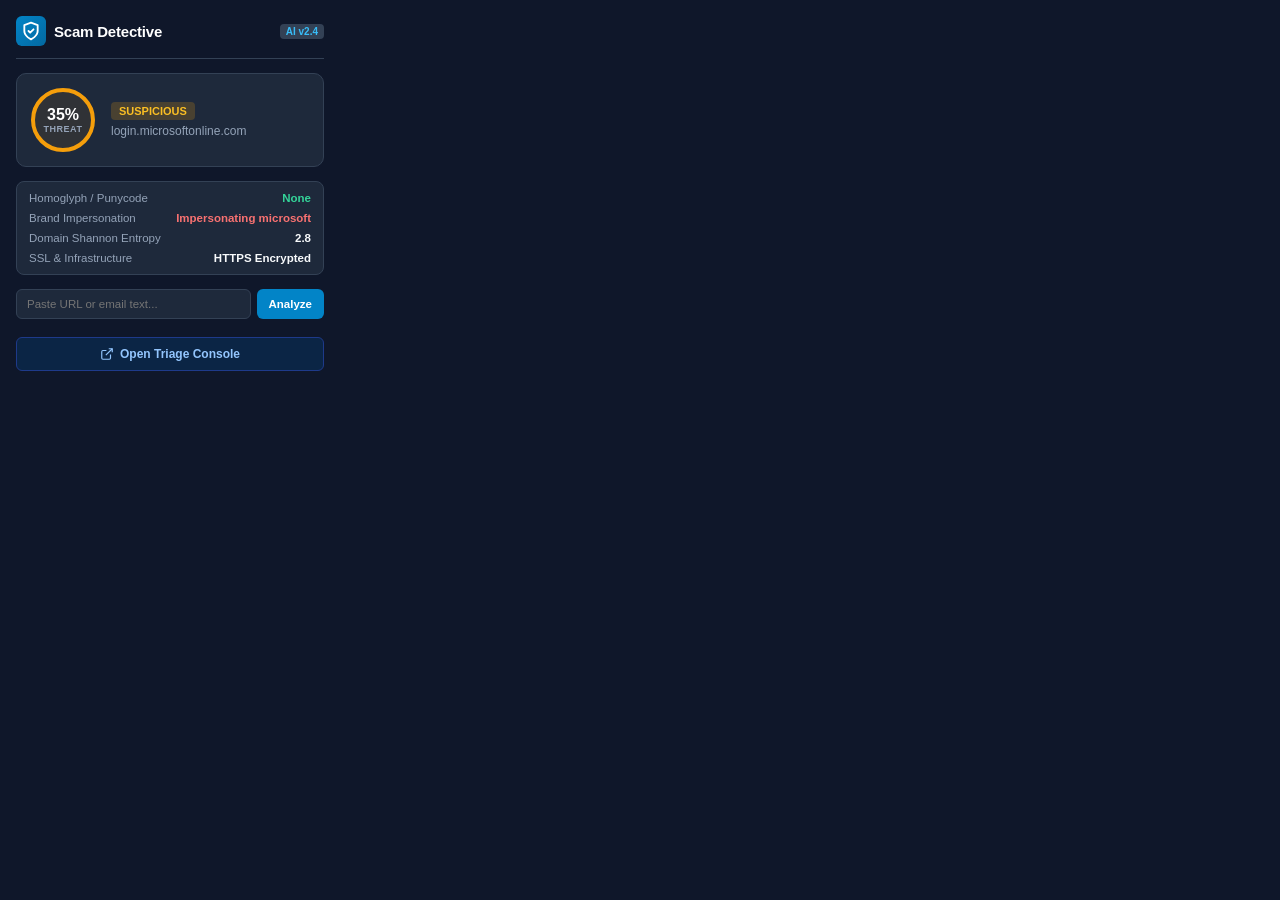
==== extension/popup.html @ 4226584a "Initial commit: phishing triage engine + extension" ====
<!DOCTYPE html>
<html lang="en">
<head>
  <meta charset="UTF-8">
  <meta name="viewport" content="width=device-width, initial-scale=1.0">
  <title>Scam Detective</title>
  <link rel="stylesheet" href="popup.css">
</head>
<body>
  <div class="popup-container">
    <!-- Header -->
    <header class="header">
      <div class="brand">
        <div class="shield-icon">
          <svg viewBox="0 0 24 24" width="20" height="20" fill="none" stroke="currentColor" stroke-width="2.2" stroke-linecap="round" stroke-linejoin="round">
            <path d="M12 22s8-4 8-10V5l-8-3-8 3v7c0 6 8 10 8 10z"/>
            <path d="m9 12 2 2 4-4"/>
          </svg>
        </div>
        <span class="brand-name">Scam Detective</span>
      </div>
      <span class="version-tag">AI v2.4</span>
    </header>

    <!-- Main Threat Score Card -->
    <section class="score-card">
      <div class="score-gauge">
        <div class="score-circle" id="scoreCircle">
          <span class="score-value" id="scoreValue">0%</span>
          <span class="score-subtext">THREAT</span>
        </div>
      </div>
      <div class="score-info">
        <div class="status-badge safe" id="statusBadge">VERIFIED SAFE</div>
        <div class="target-domain" id="targetDomain">Checking active tab...</div>
      </div>
    </section>

    <!-- Current Tab Details -->
    <section class="details-section">
      <div class="metric-row">
        <span class="metric-label">Homoglyph / Punycode</span>
        <span class="metric-value safe-text" id="homoglyphStatus">None Detected</span>
      </div>
      <div class="metric-row">
        <span class="metric-label">Brand Impersonation</span>
        <span class="metric-value safe-text" id="brandStatus">Clean</span>
      </div>
      <div class="metric-row">
        <span class="metric-label">Domain Shannon Entropy</span>
        <span class="metric-value" id="entropyStatus">2.1 (Normal)</span>
      </div>
      <div class="metric-row">
        <span class="metric-label">SSL & Infrastructure</span>
        <span class="metric-value" id="sslStatus">HTTPS Active</span>
      </div>
    </section>

    <!-- Quick Scan Input -->
    <section class="quick-scan">
      <div class="input-wrap">
        <input type="text" id="quickInput" placeholder="Paste URL or email text..." />
        <button id="quickScanBtn">Analyze</button>
      </div>
      <div id="quickResult" class="quick-result-box" style="display: none;"></div>
    </section>

    <!-- Footer Links -->
    <footer class="footer">
      <button id="openConsoleBtn" class="primary-btn">
        <svg viewBox="0 0 24 24" width="14" height="14" fill="none" stroke="currentColor" stroke-width="2">
          <path d="M18 13v6a2 2 0 0 1-2 2H5a2 2 0 0 1-2-2V8a2 2 0 0 1 2-2h6"></path>
          <polyline points="15 3 21 3 21 9"></polyline>
          <line x1="10" y1="14" x2="21" y2="3"></line>
        </svg>
        Open Triage Console
      </button>
    </footer>
  </div>

  <script src="popup.js"></script>
</body>
</html>
---- extension/popup.css ----
/* Scam Detective Chrome Extension Styling */
:root {
  --primary: #0b2545;
  --accent: #0284c7;
  --bg: #0f172a;
  --card-bg: #1e293b;
  --text-main: #f8fafc;
  --text-muted: #94a3b8;
  --safe: #10b981;
  --warning: #f59e0b;
  --danger: #ef4444;
  --border: #334155;
}

* {
  box-sizing: border-box;
  margin: 0;
  padding: 0;
  font-family: -apple-system, BlinkMacSystemFont, 'Segoe UI', Roboto, Helvetica, Arial, sans-serif;
}

body {
  width: 340px;
  background-color: var(--bg);
  color: var(--text-main);
  overflow-x: hidden;
}

.popup-container {
  padding: 16px;
  display: flex;
  flex-direction: column;
  gap: 14px;
}

/* Header */
.header {
  display: flex;
  align-items: center;
  justify-content: space-between;
  padding-bottom: 12px;
  border-bottom: 1px solid var(--border);
}

.brand {
  display: flex;
  align-items: center;
  gap: 8px;
}

.shield-icon {
  background: linear-gradient(135deg, #0284c7, #0369a1);
  color: white;
  width: 30px;
  height: 30px;
  border-radius: 6px;
  display: flex;
  align-items: center;
  justify-content: center;
}

.brand-name {
  font-size: 15px;
  font-weight: 700;
  letter-spacing: -0.2px;
  color: #ffffff;
}

.version-tag {
  font-size: 10px;
  background-color: #334155;
  color: #38bdf8;
  padding: 2px 6px;
  border-radius: 4px;
  font-weight: 600;
}

/* Score Card */
.score-card {
  background: var(--card-bg);
  border: 1px solid var(--border);
  border-radius: 10px;
  padding: 14px;
  display: flex;
  align-items: center;
  gap: 16px;
}

.score-circle {
  width: 64px;
  height: 64px;
  border-radius: 50%;
  border: 4px solid var(--safe);
  display: flex;
  flex-direction: column;
  align-items: center;
  justify-content: center;
  background: rgba(16, 185, 129, 0.08);
  transition: all 0.3s ease;
}

.score-circle.warning {
  border-color: var(--warning);
  background: rgba(245, 158, 11, 0.08);
}

.score-circle.danger {
  border-color: var(--danger);
  background: rgba(239, 68, 68, 0.08);
}

.score-value {
  font-size: 16px;
  font-weight: 800;
  color: #ffffff;
}

.score-subtext {
  font-size: 9px;
  font-weight: 600;
  color: var(--text-muted);
  letter-spacing: 0.5px;
}

.score-info {
  display: flex;
  flex-direction: column;
  gap: 4px;
  overflow: hidden;
}

.status-badge {
  display: inline-block;
  font-size: 11px;
  font-weight: 700;
  padding: 3px 8px;
  border-radius: 4px;
  width: fit-content;
}

.status-badge.safe {
  background: rgba(16, 185, 129, 0.2);
  color: #34d399;
}

.status-badge.warning {
  background: rgba(245, 158, 11, 0.2);
  color: #fbbf24;
}

.status-badge.danger {
  background: rgba(239, 68, 68, 0.25);
  color: #f87171;
}

.target-domain {
  font-size: 12px;
  color: var(--text-muted);
  white-space: nowrap;
  overflow: hidden;
  text-overflow: ellipsis;
  max-width: 190px;
}

/* Metric Rows */
.details-section {
  background: var(--card-bg);
  border: 1px solid var(--border);
  border-radius: 8px;
  padding: 10px 12px;
  display: flex;
  flex-direction: column;
  gap: 8px;
}

.metric-row {
  display: flex;
  justify-content: space-between;
  align-items: center;
  font-size: 11.5px;
}

.metric-label {
  color: var(--text-muted);
}

.metric-value {
  font-weight: 600;
  color: var(--text-main);
}

.metric-value.safe-text {
  color: #34d399;
}

.metric-value.danger-text {
  color: #f87171;
}

/* Quick Scan */
.quick-scan {
  display: flex;
  flex-direction: column;
  gap: 6px;
}

.input-wrap {
  display: flex;
  gap: 6px;
}

.input-wrap input {
  flex: 1;
  background: #1e293b;
  border: 1px solid var(--border);
  border-radius: 6px;
  padding: 8px 10px;
  font-size: 11.5px;
  color: #fff;
  outline: none;
}

.input-wrap input:focus {
  border-color: #0284c7;
}

.input-wrap button {
  background: #0284c7;
  color: #fff;
  border: none;
  border-radius: 6px;
  padding: 0 12px;
  font-size: 11.5px;
  font-weight: 600;
  cursor: pointer;
  transition: background 0.2s;
}

.input-wrap button:hover {
  background: #0369a1;
}

.quick-result-box {
  padding: 8px 10px;
  border-radius: 6px;
  font-size: 11px;
  line-height: 1.4;
  background: #1e293b;
  border: 1px solid var(--border);
}

/* Footer */
.footer {
  padding-top: 4px;
}

.primary-btn {
  width: 100%;
  background: #0b2545;
  border: 1px solid #1e3a8a;
  color: #93c5fd;
  padding: 9px 12px;
  border-radius: 6px;
  font-size: 12px;
  font-weight: 600;
  display: flex;
  align-items: center;
  justify-content: center;
  gap: 6px;
  cursor: pointer;
  transition: all 0.2s;
}

.primary-btn:hover {
  background: #172554;
  color: #ffffff;
  border-color: #3b82f6;
}
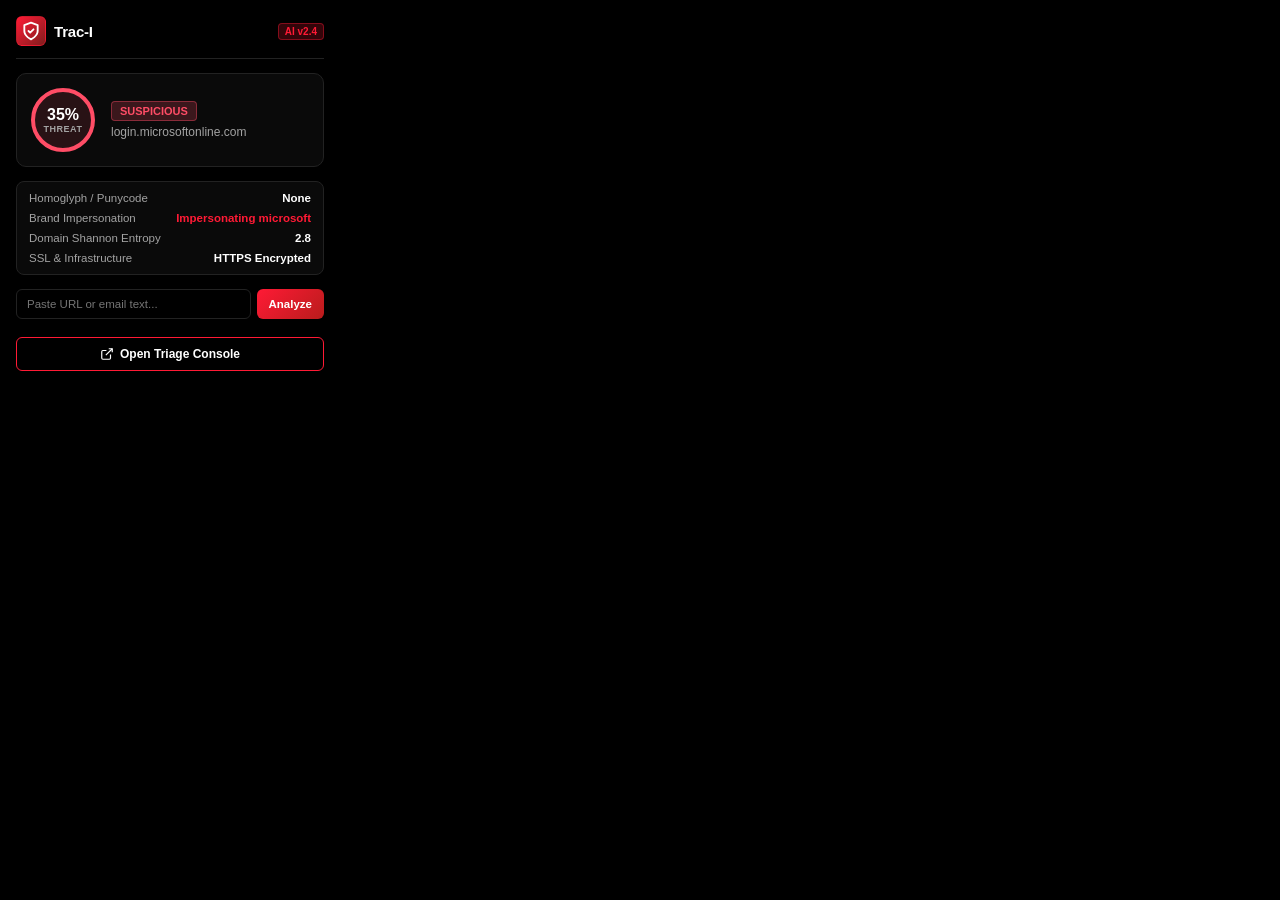
==== commit cfb01ff8: "Describe what you changed" ====
--- a/extension/popup.html
+++ b/extension/popup.html
@@ -3,7 +3,7 @@
 <head>
   <meta charset="UTF-8">
   <meta name="viewport" content="width=device-width, initial-scale=1.0">
-  <title>Scam Detective</title>
+  <title>Trac-I</title>
   <link rel="stylesheet" href="popup.css">
 </head>
 <body>
@@ -17,7 +17,7 @@
             <path d="m9 12 2 2 4-4"/>
           </svg>
         </div>
-        <span class="brand-name">Scam Detective</span>
+        <span class="brand-name">Trac-I</span>
       </div>
       <span class="version-tag">AI v2.4</span>
     </header>
--- a/extension/popup.css
+++ b/extension/popup.css
@@ -1,15 +1,15 @@
-/* Scam Detective Chrome Extension Styling */
+/* Trac-I Chrome Extension Styling - Strict Black, Red & White */
 :root {
-  --primary: #0b2545;
-  --accent: #0284c7;
-  --bg: #0f172a;
-  --card-bg: #1e293b;
-  --text-main: #f8fafc;
-  --text-muted: #94a3b8;
-  --safe: #10b981;
-  --warning: #f59e0b;
-  --danger: #ef4444;
-  --border: #334155;
+  --primary: #000000;
+  --accent: #ff1a35;
+  --bg: #000000;
+  --card-bg: #0a0a0a;
+  --text-main: #ffffff;
+  --text-muted: #a3a3a3;
+  --safe: #ffffff;
+  --warning: #ff4d66;
+  --danger: #ff1a35;
+  --border: #222222;
 }
 
 * {
@@ -49,14 +49,15 @@
 }
 
 .shield-icon {
-  background: linear-gradient(135deg, #0284c7, #0369a1);
-  color: white;
+  background: linear-gradient(135deg, #ff1a35, #7f1d1d);
+  color: #ffffff;
   width: 30px;
   height: 30px;
   border-radius: 6px;
   display: flex;
   align-items: center;
   justify-content: center;
+  border: 1px solid rgba(255, 26, 53, 0.4);
 }
 
 .brand-name {
@@ -68,8 +69,9 @@
 
 .version-tag {
   font-size: 10px;
-  background-color: #334155;
-  color: #38bdf8;
+  background-color: rgba(255, 26, 53, 0.2);
+  color: #ff1a35;
+  border: 1px solid rgba(255, 26, 53, 0.4);
   padding: 2px 6px;
   border-radius: 4px;
   font-weight: 600;
@@ -95,18 +97,19 @@
   flex-direction: column;
   align-items: center;
   justify-content: center;
-  background: rgba(16, 185, 129, 0.08);
+  background: rgba(255, 255, 255, 0.08);
   transition: all 0.3s ease;
 }
 
 .score-circle.warning {
   border-color: var(--warning);
-  background: rgba(245, 158, 11, 0.08);
+  background: rgba(255, 77, 102, 0.12);
 }
 
 .score-circle.danger {
   border-color: var(--danger);
-  background: rgba(239, 68, 68, 0.08);
+  background: rgba(255, 26, 53, 0.15);
+  box-shadow: 0 0 14px rgba(255, 26, 53, 0.3);
 }
 
 .score-value {
@@ -139,18 +142,21 @@
 }
 
 .status-badge.safe {
-  background: rgba(16, 185, 129, 0.2);
-  color: #34d399;
+  background: rgba(255, 255, 255, 0.1);
+  color: #ffffff;
+  border: 1px solid rgba(255, 255, 255, 0.3);
 }
 
 .status-badge.warning {
-  background: rgba(245, 158, 11, 0.2);
-  color: #fbbf24;
+  background: rgba(255, 77, 102, 0.2);
+  color: #ff4d66;
+  border: 1px solid rgba(255, 77, 102, 0.4);
 }
 
 .status-badge.danger {
-  background: rgba(239, 68, 68, 0.25);
-  color: #f87171;
+  background: rgba(255, 26, 53, 0.25);
+  color: #ff1a35;
+  border: 1px solid rgba(255, 26, 53, 0.5);
 }
 
 .target-domain {
@@ -190,11 +196,11 @@
 }
 
 .metric-value.safe-text {
-  color: #34d399;
+  color: #ffffff;
 }
 
 .metric-value.danger-text {
-  color: #f87171;
+  color: #ff1a35;
 }
 
 /* Quick Scan */
@@ -211,7 +217,7 @@
 
 .input-wrap input {
   flex: 1;
-  background: #1e293b;
+  background: #000000;
   border: 1px solid var(--border);
   border-radius: 6px;
   padding: 8px 10px;
@@ -221,11 +227,12 @@
 }
 
 .input-wrap input:focus {
-  border-color: #0284c7;
+  border-color: #ff1a35;
+  box-shadow: 0 0 6px rgba(255, 26, 53, 0.3);
 }
 
 .input-wrap button {
-  background: #0284c7;
+  background: linear-gradient(135deg, #ff1a35, #b91c1c);
   color: #fff;
   border: none;
   border-radius: 6px;
@@ -233,11 +240,11 @@
   font-size: 11.5px;
   font-weight: 600;
   cursor: pointer;
-  transition: background 0.2s;
+  transition: all 0.2s;
 }
 
 .input-wrap button:hover {
-  background: #0369a1;
+  background: linear-gradient(135deg, #ff3b53, #dc2626);
 }
 
 .quick-result-box {
@@ -245,7 +252,7 @@
   border-radius: 6px;
   font-size: 11px;
   line-height: 1.4;
-  background: #1e293b;
+  background: #000000;
   border: 1px solid var(--border);
 }
 
@@ -256,9 +263,9 @@
 
 .primary-btn {
   width: 100%;
-  background: #0b2545;
-  border: 1px solid #1e3a8a;
-  color: #93c5fd;
+  background: #000000;
+  border: 1px solid #ff1a35;
+  color: #ffffff;
   padding: 9px 12px;
   border-radius: 6px;
   font-size: 12px;
@@ -272,7 +279,7 @@
 }
 
 .primary-btn:hover {
-  background: #172554;
-  color: #ffffff;
-  border-color: #3b82f6;
-}
+  background: #ff1a35;
+  color: #ffffff;
+  box-shadow: 0 0 12px rgba(255, 26, 53, 0.4);
+}
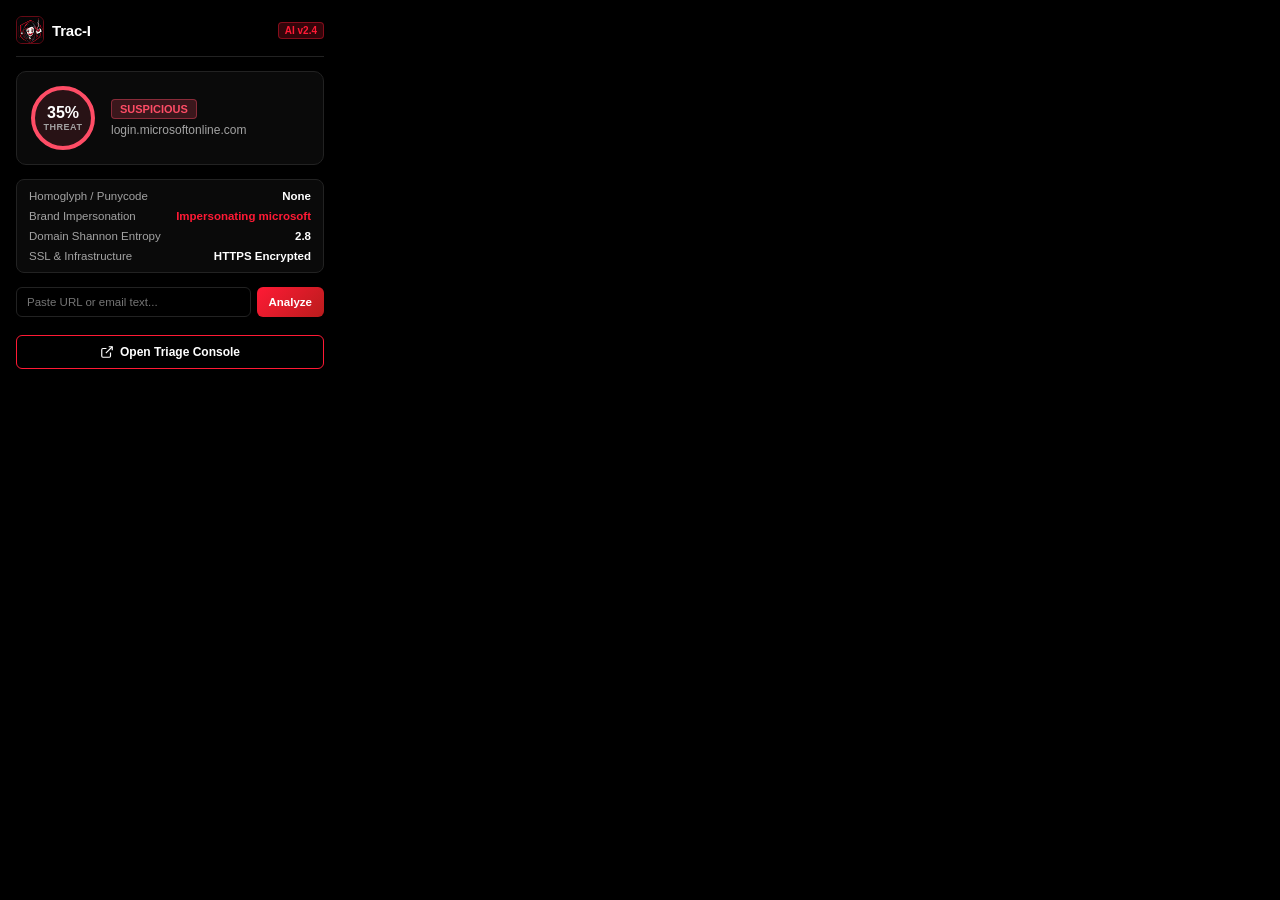
==== commit 90ddcda4: "describe what changed" ====
--- a/extension/popup.html
+++ b/extension/popup.html
@@ -11,12 +11,7 @@
     <!-- Header -->
     <header class="header">
       <div class="brand">
-        <div class="shield-icon">
-          <svg viewBox="0 0 24 24" width="20" height="20" fill="none" stroke="currentColor" stroke-width="2.2" stroke-linecap="round" stroke-linejoin="round">
-            <path d="M12 22s8-4 8-10V5l-8-3-8 3v7c0 6 8 10 8 10z"/>
-            <path d="m9 12 2 2 4-4"/>
-          </svg>
-        </div>
+        <img src="icons/icon-48.png" alt="Trac-I" style="width: 28px; height: 28px; border-radius: 6px; border: 1px solid rgba(255, 26, 53, 0.4); object-fit: cover;">
         <span class="brand-name">Trac-I</span>
       </div>
       <span class="version-tag">AI v2.4</span>
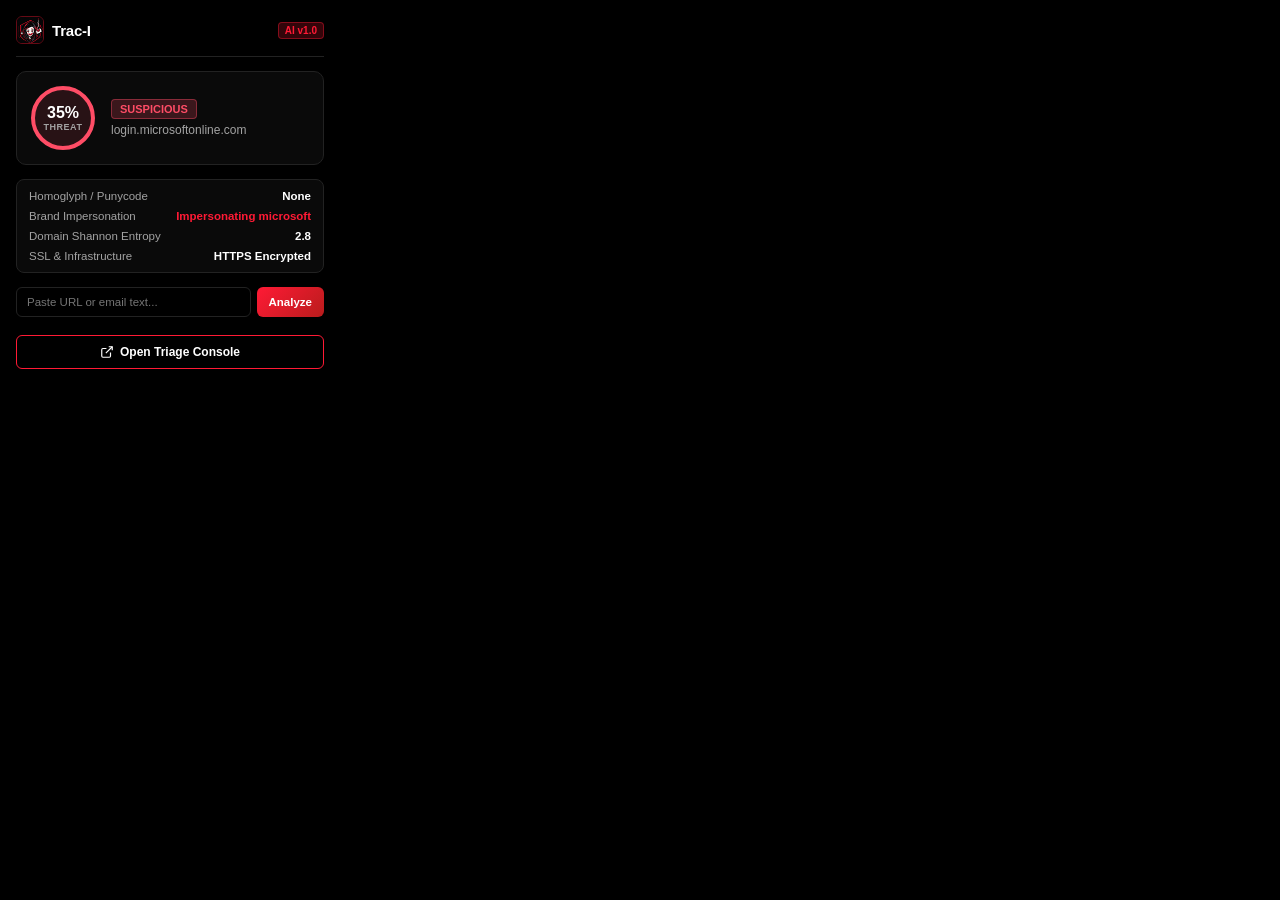
==== commit d3a4e81c: "Trac-I scanner: triage UX overhaul, toasts, gating, history drill-down, v1.0.0 - Fix duplicate const" ====
--- a/extension/popup.html
+++ b/extension/popup.html
@@ -14,7 +14,7 @@
         <img src="icons/icon-48.png" alt="Trac-I" style="width: 28px; height: 28px; border-radius: 6px; border: 1px solid rgba(255, 26, 53, 0.4); object-fit: cover;">
         <span class="brand-name">Trac-I</span>
       </div>
-      <span class="version-tag">AI v2.4</span>
+      <span class="version-tag">AI v1.0</span>
     </header>
 
     <!-- Main Threat Score Card -->
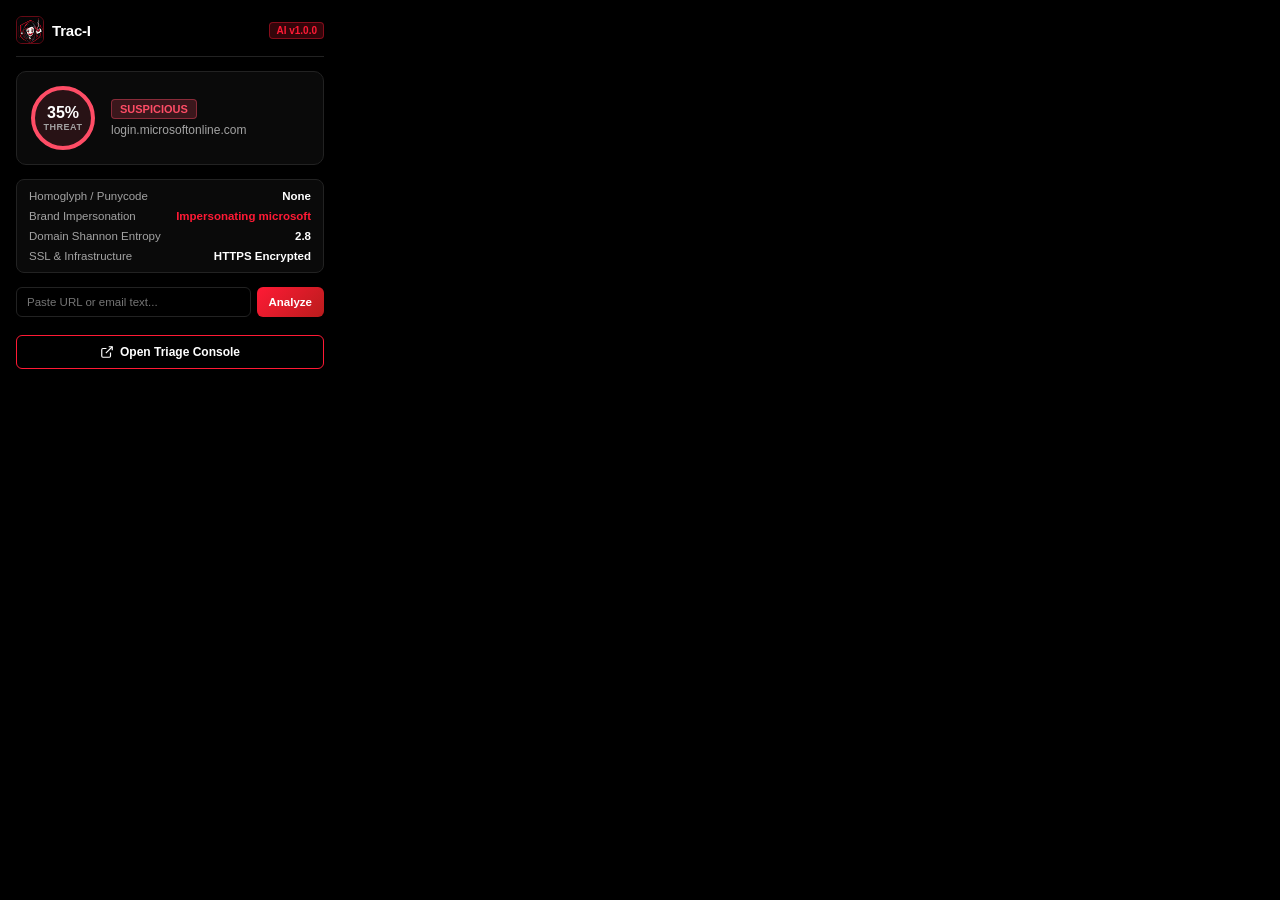
==== commit c4eeea31: "home UI/UX final pass: Scan It and Secure It headline, remove stub subtext, idle telemetry; version " ====
--- a/extension/popup.html
+++ b/extension/popup.html
@@ -14,7 +14,7 @@
         <img src="icons/icon-48.png" alt="Trac-I" style="width: 28px; height: 28px; border-radius: 6px; border: 1px solid rgba(255, 26, 53, 0.4); object-fit: cover;">
         <span class="brand-name">Trac-I</span>
       </div>
-      <span class="version-tag">AI v1.0</span>
+      <span class="version-tag">AI v1.0.0</span>
     </header>
 
     <!-- Main Threat Score Card -->
